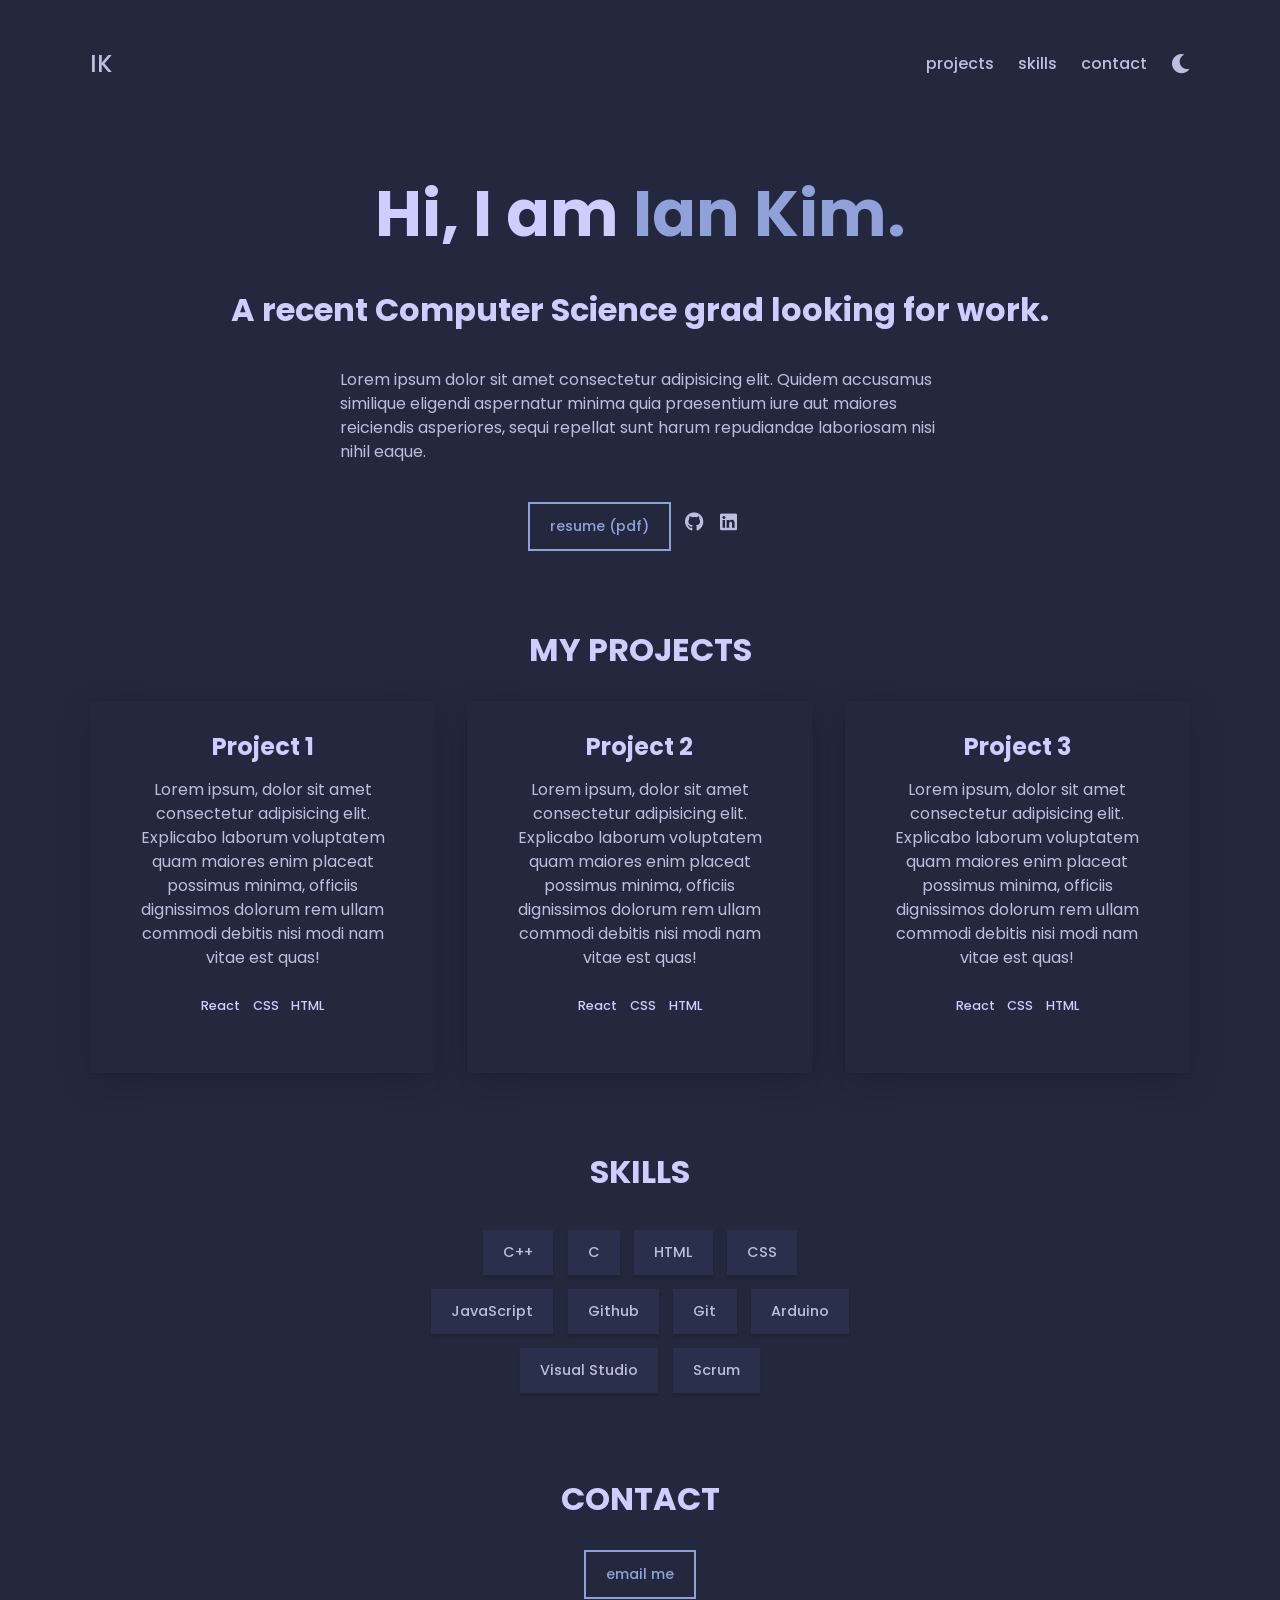
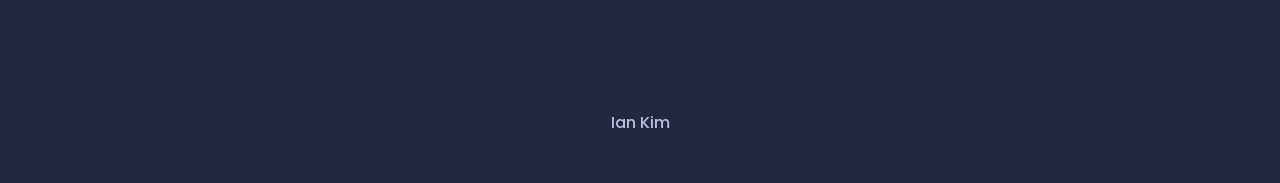
==== docs/index.html @ 4088d192 "changed resume" ====
<!DOCTYPE html>
<html lang="en">
<head>
    <meta charset="UTF-8">
    <link rel="icon" href="/images/ik.png">
    <meta name="viewport" content="width=device-width, initial-scale=1.0">
    <link rel="preconnect" href="https://fonts.googleapis.com" />
    <link rel="preconnect" href="https://fonts.gstatic.com" crossorigin />
    <link href="https://fonts.googleapis.com/css2?family=Poppins:ital,wght@0,400;0,500;0,600;1,400;1,500;1,600&display=swap" rel="stylesheet">
    <link rel="stylesheet" href="https://cdnjs.cloudflare.com/ajax/libs/font-awesome/5.15.4/css/all.min.css">
    <link rel="stylesheet" href="styles.css"/>
    <title>Ian Kim</title>
</head>
<body class="dark" id="top">
    <!-- Header and Navbar-->
    <header class="header center">
        <h3>
            <a href="https://yanathan.github.io/portfolio" class="link link--logo"> IK</a>
        </h3>
        <navbar class="nav center">
            <ul class="nav__list center">
                <li class="nav__list-item">
                    <a class="link link--nav" href="#projects">Projects</a>
                  </li>
                <li class="nav__list-item">
                    <a class="link link--nav" href="#skills">Skills</a>
                </li>
                <li class="nav__list-item">
                    <a class="link link--nav" href="#contact">Contact</a>
                </li>
            </ul>
            <button type="button" aria-label="toggle theme" class="btn btn--icon">
                <i aria-hidden="true" id="btn-theme" class="fas fa-moon"></i>
              </button>
      
              <button
                type="button"
                aria-label="toggle navigation"
                class="btn btn--icon nav__hamburger"
              >
                <i aria-hidden="true" class="fas fa-bars"></i>
              </button>
        </navbar>
    </header>
    <!-- About Me-->
    <div class="about center">
        <h1>Hi, I am <span class="about__name">Ian Kim.</span> </h1>
        <h2 class="about__role">A recent Computer Science grad looking for work.</h2>
        <p class="about__desc">Lorem ipsum dolor sit amet consectetur adipisicing elit. Quidem accusamus 
            similique eligendi aspernatur minima quia praesentium iure aut maiores reiciendis asperiores, 
            sequi repellat sunt harum repudiandae laboriosam nisi nihil eaque.
        </p>
        <div class="about__contact center">
            <a href="Ian Kim Resume.pdf" target="_blank">
                <span class="btn btn--outline">Resume (PDF)</span>
            </a>
            <a href="https://github.com/yanathan" class="link link--icon">
                <i class="fab fa-github"></i>
            </a>

            <a href="https://linkedin.com/in/iank339" class="link link--icon">
                <i class="fab fa-linkedin"></i>
            </a>
        </div>
    </div>
    <!-- Projects -->
    <section id="projects" class="section projects">
        <h2 class="section__title"> My Projects</h2>
        <div class="projects__grid">
            <div class="project">
                <h3> Project 1</h3>
                <p class="project__description">Lorem ipsum, dolor sit amet consectetur adipisicing elit. 
                    Explicabo laborum voluptatem quam maiores enim placeat possimus minima, 
                    officiis dignissimos dolorum rem ullam commodi 
                    debitis nisi modi nam vitae est quas!
                </p>
                <ul class="project__stack">
                    <li class="project__stack-item"> React</li>
                    <li class="project__stack-item"> CSS</li>
                    <li class="project__stack-item"> HTML</li>
                </ul>
            </div>

            <div class="project">
                <h3> Project 2</h3>
                <p class="project__description">Lorem ipsum, dolor sit amet consectetur adipisicing elit. 
                    Explicabo laborum voluptatem quam maiores enim placeat possimus minima, 
                    officiis dignissimos dolorum rem ullam commodi 
                    debitis nisi modi nam vitae est quas!
                </p>
                <ul class="project__stack">
                    <li class="project__stack-item"> React</li>
                    <li class="project__stack-item"> CSS</li>
                    <li class="project__stack-item"> HTML</li>
                </ul>
            </div>

            <div class="project">
                <h3> Project 3</h3>
                <p class="project__description">Lorem ipsum, dolor sit amet consectetur adipisicing elit. 
                    Explicabo laborum voluptatem quam maiores enim placeat possimus minima, 
                    officiis dignissimos dolorum rem ullam commodi 
                    debitis nisi modi nam vitae est quas!
                </p>
                <ul class="project__stack">
                    <li class="project__stack-item"> React</li>
                    <li class="project__stack-item"> CSS</li>
                    <li class="project__stack-item"> HTML</li>
                </ul>
            </div>
    </section>

    <!-- Skills -->
    <section class="section skills" id="skills">
        <h2 class="section__title"> Skills</h2>
        <ul class="skills__list">
            <li class="skills__list-item btn btn--plain">C++</li>
            <li class="skills__list-item btn btn--plain">C</li>
            <li class="skills__list-item btn btn--plain">HTML</li>
            <li class="skills__list-item btn btn--plain">CSS</li>
            <li class="skills__list-item btn btn--plain">JavaScript</li>
            <li class="skills__list-item btn btn--plain">Github</li>
            <li class="skills__list-item btn btn--plain">Git</li>
            <li class="skills__list-item btn btn--plain">Arduino</li>
            <li class="skills__list-item btn btn--plain">Visual Studio</li>
            <li class="skills__list-item btn btn--plain">Scrum</li>
        </ul>
    </section>
    <!-- Contact -->
    <section class="section contact center" id="contact">
        <h2 class="section__title"> Contact</h2>
        <a href="mailto:iank339@gmail.com">
            <span class="btn btn--outline">Email me</span>
        </a>
    </section>
    <footer class="footer">
        <a href="https://github.com/yanathan/portfolio" class="link link--logo">
            Ian Kim
        </a>
    </footer>
    <script src="./script.js"></script>
</body>
</html>
---- docs/styles.css ----
/*===============
  global styles
===============*/

* {
  padding: 0;
  margin: 0;
  border: 0;
  outline: 0;
  background-color: inherit;
  color: inherit;
  font-family: inherit;
  font-size: inherit;
  box-shadow: none;
  box-sizing: border-box;
}

html {
  scroll-behavior: smooth;
}

body {
  font-family: "Poppins", sans-serif;
  line-height: 1.5;
  color: var(--clr-fg);
  background-color: var(--clr-bg);
}

.light {
  --clr-bg: #fcfcfc;
  --clr-bg-alt: #fff;
  --clr-fg: #555;
  --clr-fg-alt: #444;
  --clr-primary: #2978b5;
  --shadow: rgba(100, 100, 111, 0.2) 0px 7px 29px 0px;
}

.dark {
  --clr-bg: #23283e;
  --clr-bg-alt: #2a2f4c;
  --clr-fg: #bdbddd;
  --clr-fg-alt: #cdcdff;
  --clr-primary: #90a0d9;
  --shadow: rgba(0, 0, 0, 0.16) 0px 10px 36px 0px,
    rgba(0, 0, 0, 0.06) 0px 0px 0px 1px;
}

::-moz-selection {
  background: var(--clr-primary);
  color: var(--clr-bg);
}

::-webkit-selection,
::selection {
  background: var(--clr-primary);
  color: var(--clr-bg);
}

h1,
h2,
h3,
h4 {
  line-height: 1.2;
  color: var(--clr-fg-alt);
}

h1 {
  font-size: 4rem;
}

h2 {
  font-size: 2rem;
}

h3 {
  font-size: 1.5rem;
}

h4 {
  font-size: 1.3rem;
}

ul {
  list-style-type: none;
}

a {
  text-decoration: none;
}

button {
  cursor: pointer;
}

@media (max-width: 900px) {
  h1 {
    font-size: 2.6rem;
  }
}

/*===================
  buttons and links
===================*/

.link {
  color: var(--clr-primary);
  padding: 0 0 0.3em 0;
  position: relative;
}

.link:hover {
  color: var(--clr-primary);
}

.link::before {
  content: "";
  display: inline;
  width: 0%;
  height: 0.2em;
  position: absolute;
  bottom: 0;
  background-color: var(--clr-primary);
  transition: width 0.2s ease-in;
}

.link:hover::before,
.link:focus::before {
  width: 100%;
}

.link--nav {
  color: var(--clr-fg);
  text-transform: lowercase;
  font-weight: 500;
}

.link--logo {
  color: var(--clr-fg);
  font-weight: 500;
}

.link--icon {
  color: var(--clr-fg);
  font-size: 1.2rem;
}

.btn {
  display: block;
  padding: 0.8em 1.4em;
  font-weight: 500;
  font-size: 0.9rem;
  text-transform: lowercase;
  transition: transform 0.2s ease-in-out;
}

.btn--outline {
  color: var(--clr-primary);
  border: 2px solid var(--clr-primary);
  position: relative;
  overflow: hidden;
  z-index: 1;
}

.btn--outline:focus,
.btn--outline:hover {
  color: var(--clr-bg);
}

.btn--outline:before {
  content: "";
  position: absolute;
  background-color: var(--clr-primary);
  right: 100%;
  bottom: 0;
  left: 0;
  top: 0;
  z-index: -1;
  transition: right 0.2s ease-in-out;
}

.btn--outline:hover::before,
.btn--outline:focus::before {
  right: 0;
}

.btn--plain {
  text-transform: initial;
  background-color: var(--clr-bg-alt);
  box-shadow: rgba(0, 0, 0, 0.15) 0px 3px 3px 0px;
  border: 0;
}

.btn--plain:hover {
  transform: translateY(-4px);
}

.btn--icon {
  padding: 0;
  font-size: 1.2rem;
}

.btn--icon:hover,
.btn--icon:focus {
  color: var(--clr-primary);
}

.btn--icon:active {
  transform: translateY(-5px);
}

/*========
  layout
========*/

.center {
  display: flex;
  align-items: center;
}

.header {
  height: 8em;
  max-width: 1100px;
  width: 95%;
  margin: 0 auto;
  justify-content: space-between;
}

main {
  max-width: 1100px;
  width: 95%;
  margin: 0 auto;
}

.section {
  margin-top: 5em;
}

.section__title {
  text-align: center;
  margin-bottom: 1em;
  text-transform: uppercase;
}

.nav__list {
  margin-right: 1.5em;
  display: flex;
}

.nav__list-item {
  margin-left: 1.5em;
}

.nav__hamburger {
  display: none;
  width: 1em;
}

.about {
  flex-direction: column;
  margin-top: 3em;
}

.about__name {
  color: var(--clr-primary);
}

.about__role {
  margin-top: 1.2em;
}

.about__desc {
  font-size: 1rem;
  max-width: 600px;
}

.about__desc,
.about__contact {
  margin-top: 2.4em;
}

.about .link--icon {
  margin-right: 0.8em;
}

.about .btn--outline {
  margin-right: 1em;
}

.projects__grid {
  max-width: 1100px;
  margin: 0 auto;
  display: grid;
  grid-template-columns: repeat(auto-fit, minmax(18em, 1fr));
  grid-gap: 2em;
}

.project {
  padding: 2em;
  margin: 0 auto;
  text-align: center;
  box-shadow: var(--shadow);
  transition: transform 0.2s linear;
}

.project:hover {
  transform: translateY(-7px);
}

.project__description {
  margin-top: 1em;
}

.project__stack {
  display: flex;
  flex-wrap: wrap;
  justify-content: center;
  margin: 1.2em 0;
}

.project__stack-item {
  margin: 0.5em;
  font-weight: 500;
  font-size: 0.8rem;
  color: var(--clr-fg-alt);
}

.project .link--icon {
  margin-left: 0.5em;
}

.skills__list {
  max-width: 450px;
  width: 95%;
  margin: 0 auto;
  display: flex;
  flex-wrap: wrap;
  justify-content: center;
}

.skills__list-item {
  margin: 0.5em;
}

.contact {
  flex-direction: column;
}

.footer {
  padding: 3em 0;
  margin-top: 4em;
  text-align: center;
}

.footer__link {
  font-size: 0.9rem;
  font-weight: 700;
  color: var(--clr-fg);
}

.scroll-top {
  display: none;
  position: fixed;
  bottom: 1em;
  right: 2em;
  background-color: transparent;
  font-size: 1.8rem;
  transition: transform 0.2s ease-in-out;
}

@media (max-width: 600px) {
  .header {
    height: 6em;
  }

  .section {
    margin-top: 4em;
  }

  .nav__list {
    flex-direction: column;
    padding: 4em 0;
    position: absolute;
    right: 0;
    left: 0;
    top: 5em;
    background-color: var(--clr-bg);
    width: 0;
    overflow: hidden;
    transition: width 0.2s ease-in-out;
  }

  .display-nav-list {
    width: 100%;
  }

  .nav__list-item {
    margin: 0.5em 0;
  }

  .nav__hamburger {
    display: flex;
    margin-left: 0.8em;
  }

  .about {
    align-items: flex-start;
    margin-top: 2em;
  }

  .footer {
    padding: 2em;
    margin-top: 3em;
  }

  .scroll-container {
    display: none;
  }
}
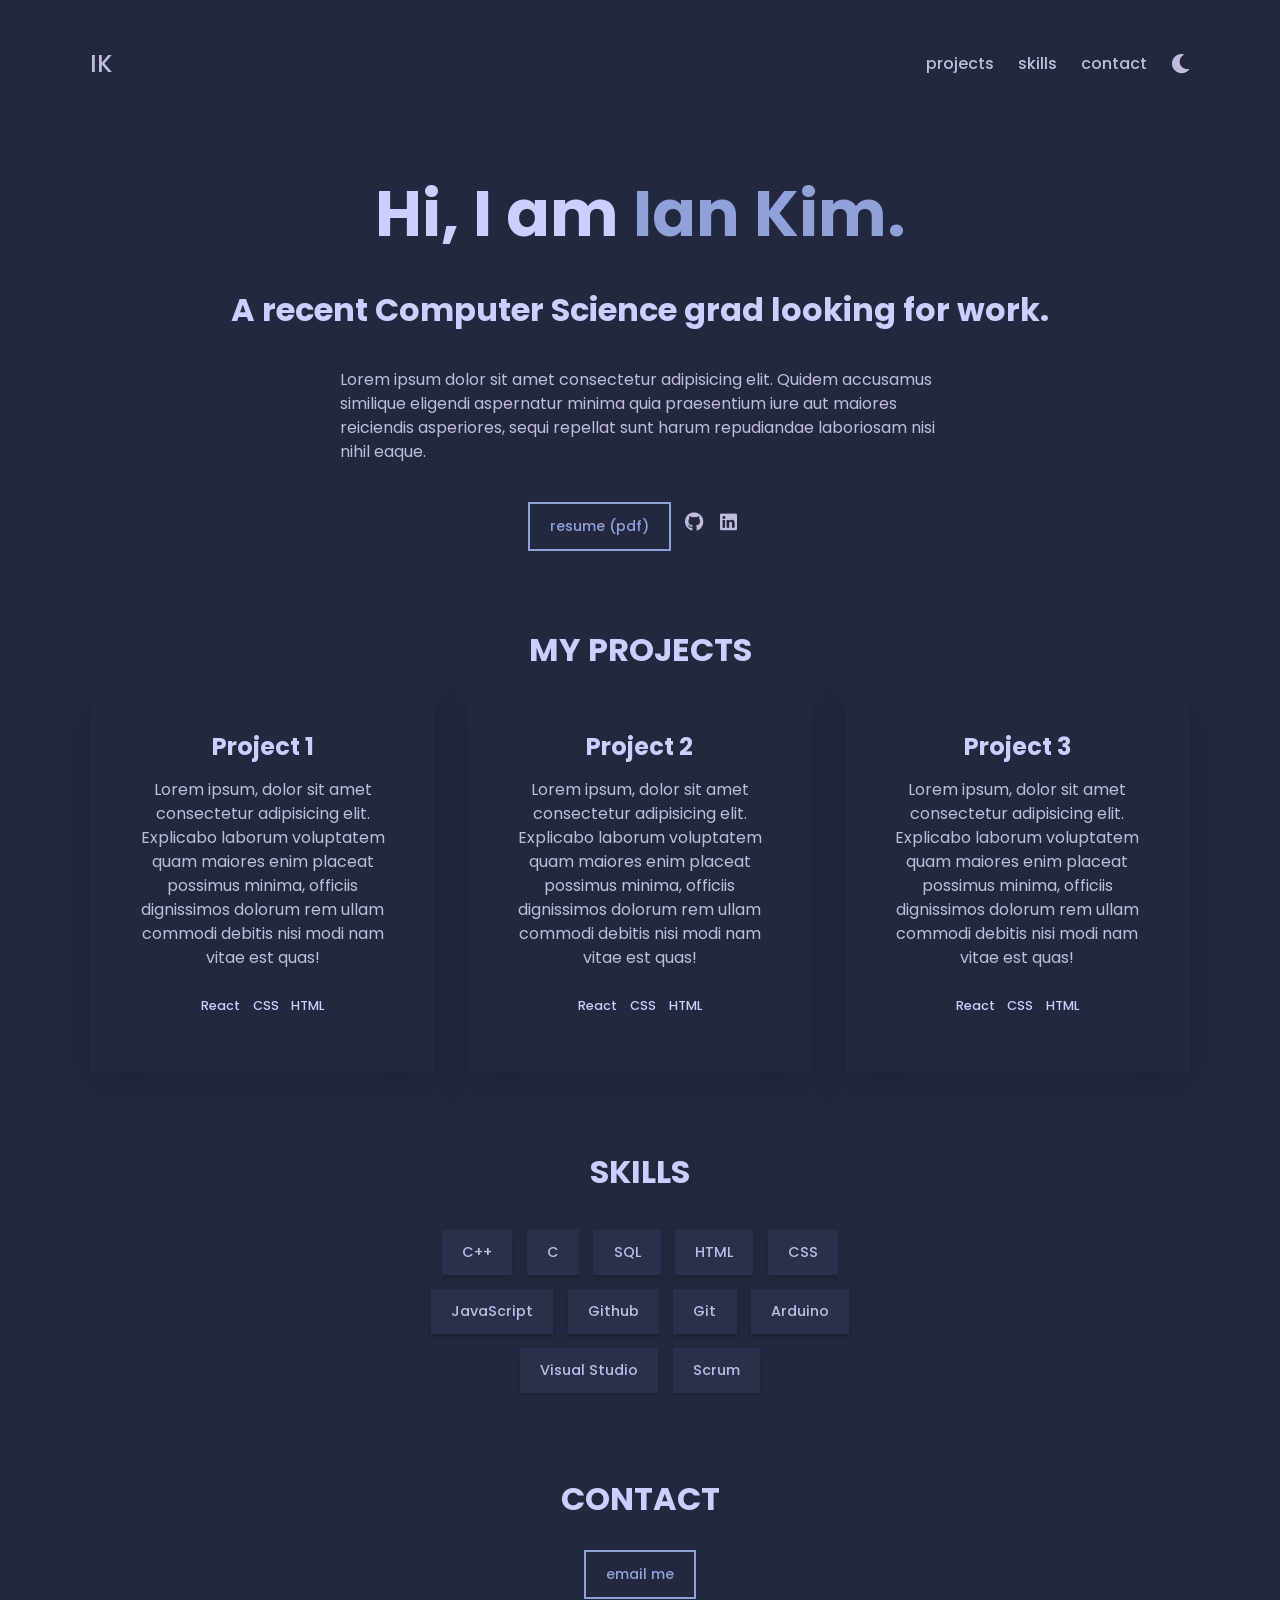
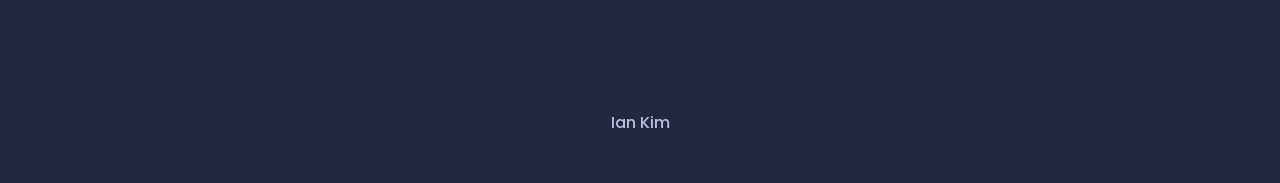
==== commit e9f346ab: "update" ====
--- a/docs/index.html
+++ b/docs/index.html
@@ -11,7 +11,7 @@
     <link rel="stylesheet" href="styles.css"/>
     <title>Ian Kim</title>
 </head>
-<body class="dark" id="top">
+<body class="light" id="top">
     <!-- Header and Navbar-->
     <header class="header center">
         <h3>
@@ -44,7 +44,7 @@
     </header>
     <!-- About Me-->
     <div class="about center">
-        <h1>Hi, I am <span class="about__name">Ian Kim.</span> </h1>
+        <div id="typewriter-container"><p><h1 id="typewriter">Hi, I am <span class="about__name">Ian Kim.</span> </h1></p></div>
         <h2 class="about__role">A recent Computer Science grad looking for work.</h2>
         <p class="about__desc">Lorem ipsum dolor sit amet consectetur adipisicing elit. Quidem accusamus 
             similique eligendi aspernatur minima quia praesentium iure aut maiores reiciendis asperiores, 
@@ -116,6 +116,7 @@
         <ul class="skills__list">
             <li class="skills__list-item btn btn--plain">C++</li>
             <li class="skills__list-item btn btn--plain">C</li>
+            <li class="skills__list-item btn btn--plain">SQL</li>
             <li class="skills__list-item btn btn--plain">HTML</li>
             <li class="skills__list-item btn btn--plain">CSS</li>
             <li class="skills__list-item btn btn--plain">JavaScript</li>
@@ -138,6 +139,6 @@
             Ian Kim
         </a>
     </footer>
-    <script src="./script.js"></script>
+    <script src="script.js"></script>
 </body>
 </html>
--- a/docs/styles.css
+++ b/docs/styles.css
@@ -56,6 +56,31 @@
   color: var(--clr-bg);
 }
 
+#typewriter-container {
+  display: flex;
+  justify-content: center; 
+  align-items: center; /* Center vertically */
+
+}
+
+#typewriter {
+  display: inline-block;
+  width: 100%;
+  white-space: nowrap;
+  overflow: hidden;
+  animation: 
+      typing 2s, 
+      cursor .4s step-end infinite alternate;
+}
+
+@keyframes cursor {
+  50% { border-color: transparent }
+}
+
+@keyframes typing {
+  from { width: 0 }
+}
+
 h1,
 h2,
 h3,
@@ -415,4 +440,6 @@
   .scroll-container {
     display: none;
   }
+
+
 }
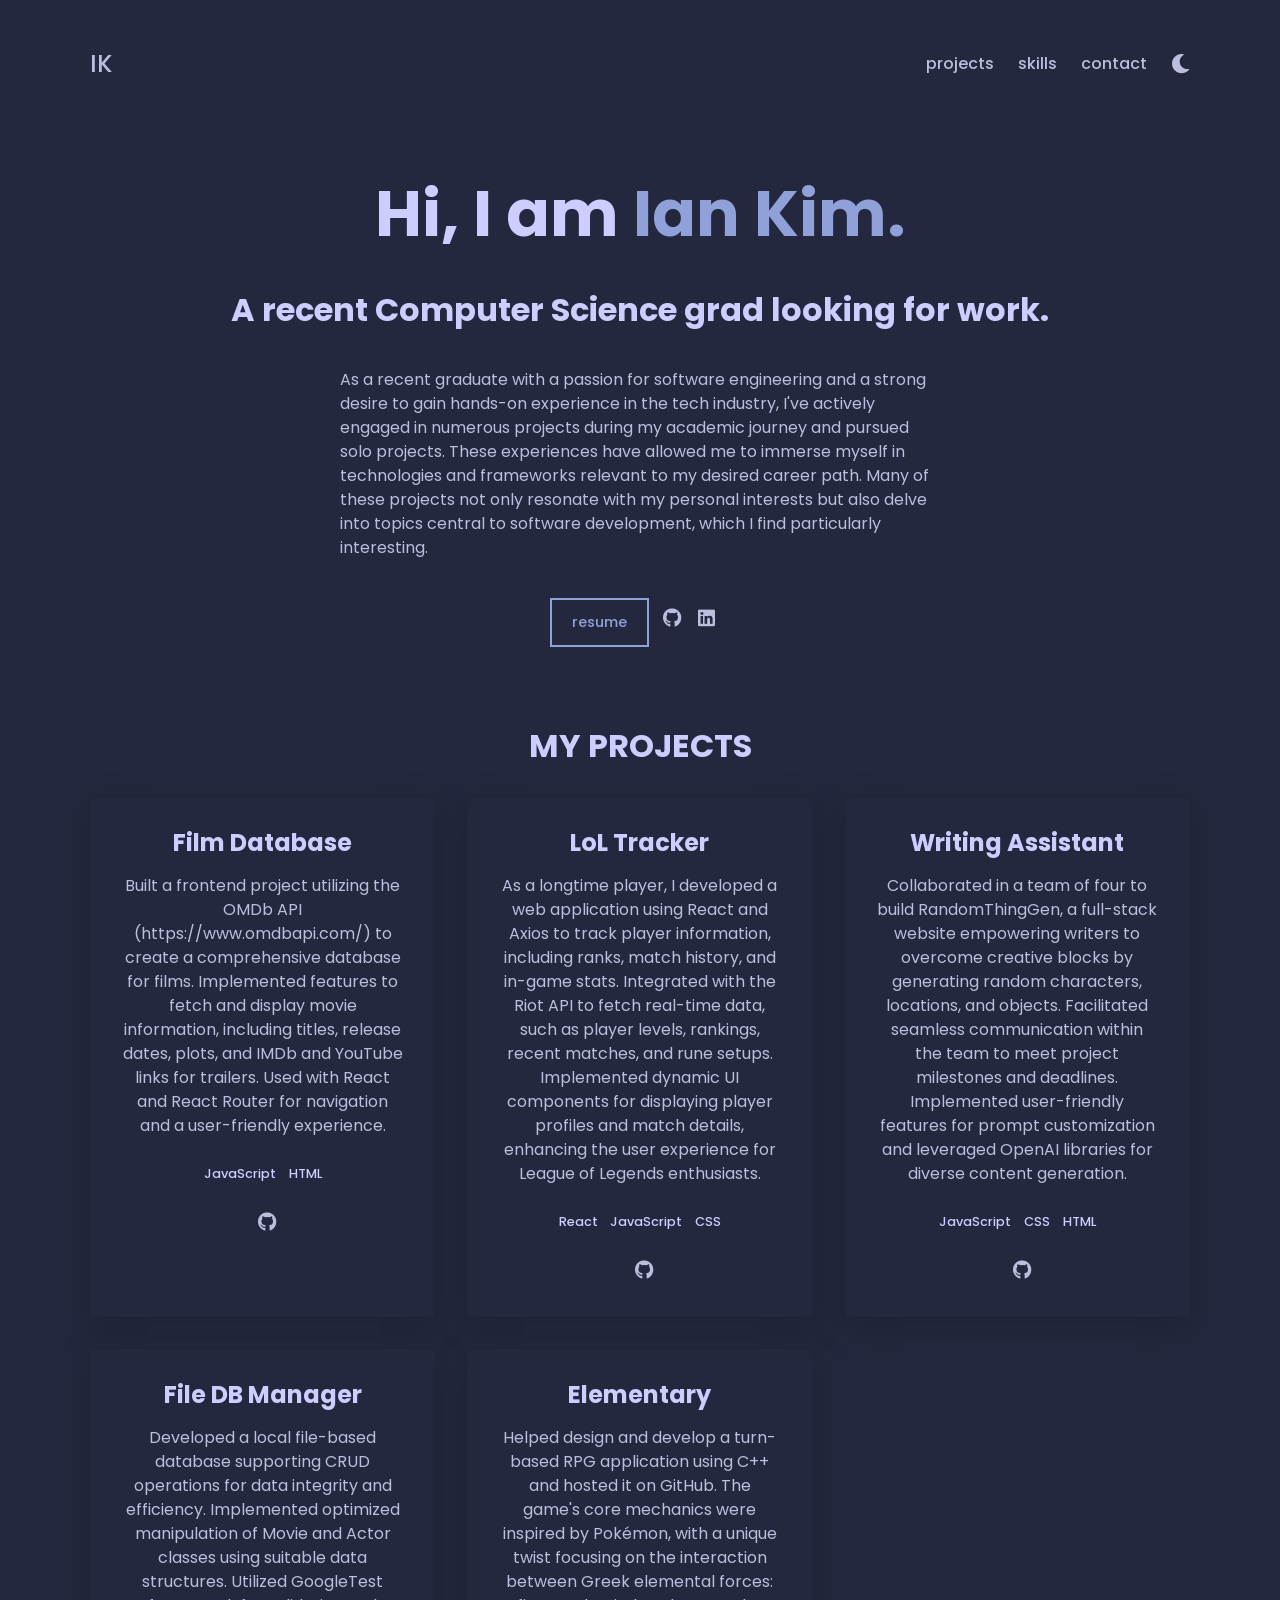
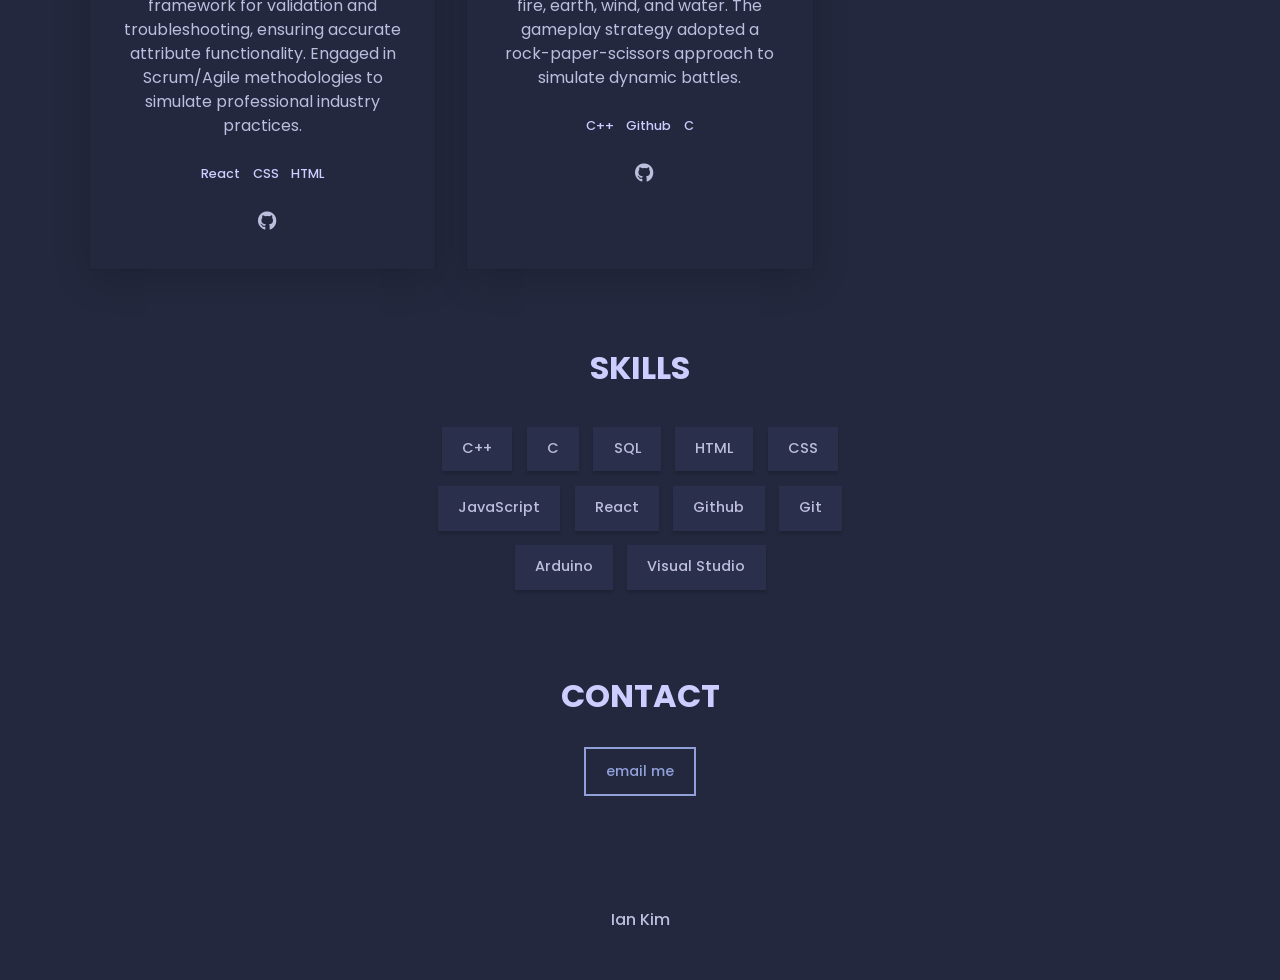
==== commit db930af1: "updated portfolio wiht projects" ====
--- a/docs/index.html
+++ b/docs/index.html
@@ -46,15 +46,15 @@
     <div class="about center">
         <div id="typewriter-container"><p><h1 id="typewriter">Hi, I am <span class="about__name">Ian Kim.</span> </h1></p></div>
         <h2 class="about__role">A recent Computer Science grad looking for work.</h2>
-        <p class="about__desc">Lorem ipsum dolor sit amet consectetur adipisicing elit. Quidem accusamus 
-            similique eligendi aspernatur minima quia praesentium iure aut maiores reiciendis asperiores, 
-            sequi repellat sunt harum repudiandae laboriosam nisi nihil eaque.
+        <p class="about__desc">As a recent graduate with a passion for software engineering and a 
+            strong desire to gain hands-on experience in the tech industry, I've actively engaged in numerous projects during my academic journey and pursued solo projects. These experiences have allowed me to immerse myself in technologies and frameworks relevant to my desired career path. Many of these projects not only 
+            resonate with my personal interests but also delve into topics central to software development, which I find particularly interesting.
         </p>
         <div class="about__contact center">
             <a href="Ian Kim Resume.pdf" target="_blank">
-                <span class="btn btn--outline">Resume (PDF)</span>
+                <span class="btn btn--outline">Resume </span>
             </a>
-            <a href="https://github.com/yanathan" class="link link--icon">
+            <a href="https://github.com/yanathan/Movie-Portal" class="link link--icon">
                 <i class="fab fa-github"></i>
             </a>
 
@@ -68,47 +68,76 @@
         <h2 class="section__title"> My Projects</h2>
         <div class="projects__grid">
             <div class="project">
-                <h3> Project 1</h3>
-                <p class="project__description">Lorem ipsum, dolor sit amet consectetur adipisicing elit. 
-                    Explicabo laborum voluptatem quam maiores enim placeat possimus minima, 
-                    officiis dignissimos dolorum rem ullam commodi 
-                    debitis nisi modi nam vitae est quas!
+                <h3> Film Database</h3>
+                <p class="project__description">Built a frontend project utilizing the OMDb API (https://www.omdbapi.com/) to create a comprehensive database for films. Implemented features to fetch and display movie information, including titles, release dates, plots, and IMDb and YouTube links for trailers. Used with React and React Router for navigation and a user-friendly experience.
+                </p>
+                <ul class="project__stack">
+                    <li class="project__stack-item"> JavaScript</li>
+                    <li class="project__stack-item"> HTML</li>
+             
+                </ul>
+                <a href="https://github.com/yanathan/cs180-21-l/" aria-label="source code" class="link link--icon" > <i aria-hidden="true" class="fab fa-github"></i> </a>
+                
+            </div>
+
+            <div class="project">
+                <h3> LoL Tracker</h3>
+                <p class="project__description">
+                    As a longtime player, I developed a web application using React and Axios to track player information, including ranks, match history, and in-game stats. 
+                    Integrated with the Riot API to fetch real-time data, such as player levels, rankings, recent matches, and rune setups. 
+                    Implemented dynamic UI components for displaying player profiles and match details, enhancing the user experience for League of Legends enthusiasts.
+
+                </p>
+                <ul class="project__stack">
+                    <li class="project__stack-item"> React</li>
+                    <li class="project__stack-item"> JavaScript</li>
+                    <li class="project__stack-item"> CSS</li>
+                </ul>
+                <a href="https://github.com/yanathan/lol-tracker" aria-label="source code" class="link link--icon" > <i aria-hidden="true" class="fab fa-github"></i> </a>
+            </div>
+
+            <div class="project">
+                <h3> Writing Assistant</h3>
+                <p class="project__description">Collaborated in a team of four to build RandomThingGen, a full-stack website empowering writers to overcome creative blocks by generating random characters, locations, and objects. Facilitated seamless communication within the team to meet project milestones and deadlines. Implemented user-friendly features for prompt customization and leveraged OpenAI libraries for diverse content generation.
+                </p>
+                <ul class="project__stack">
+                    <li class="project__stack-item"> JavaScript</li>
+                    <li class="project__stack-item"> CSS</li>
+                    <li class="project__stack-item"> HTML</li>
+                </ul>
+                <a href="https://github.com/yanathan/cs179-project-randomthinggen" aria-label="source code" class="link link--icon" > <i aria-hidden="true" class="fab fa-github"></i> </a>
+                
+            </div>
+            <div class="project">
+                <h3> File DB Manager</h3>
+                <p class="project__description">Developed a local file-based database supporting CRUD operations for data integrity and efficiency. 
+                    Implemented optimized manipulation of Movie and Actor classes using suitable data structures. 
+                    Utilized GoogleTest framework for validation and troubleshooting, ensuring accurate attribute functionality.
+                     Engaged in Scrum/Agile methodologies to simulate professional industry practices.
+
+
                 </p>
                 <ul class="project__stack">
                     <li class="project__stack-item"> React</li>
                     <li class="project__stack-item"> CSS</li>
                     <li class="project__stack-item"> HTML</li>
                 </ul>
+                <a href="https://github.com" aria-label="source code" class="link link--icon" > <i aria-hidden="true" class="fab fa-github"></i> </a>
             </div>
-
             <div class="project">
-                <h3> Project 2</h3>
-                <p class="project__description">Lorem ipsum, dolor sit amet consectetur adipisicing elit. 
-                    Explicabo laborum voluptatem quam maiores enim placeat possimus minima, 
-                    officiis dignissimos dolorum rem ullam commodi 
-                    debitis nisi modi nam vitae est quas!
+                <h3> Elementary</h3>
+                <p class="project__description">Helped design and develop a turn-based RPG application using C++ and hosted it on GitHub. The game's core mechanics were inspired by Pokémon, with a unique twist focusing on the interaction between Greek elemental forces: fire, earth, wind, and water. The gameplay strategy adopted a rock-paper-scissors approach to simulate dynamic battles.
                 </p>
                 <ul class="project__stack">
-                    <li class="project__stack-item"> React</li>
-                    <li class="project__stack-item"> CSS</li>
-                    <li class="project__stack-item"> HTML</li>
+                    <li class="project__stack-item"> C++</li>
+                    <li class="project__stack-item"> Github</li>
+                    <li class="project__stack-item"> C</li>
                 </ul>
-            </div>
-
-            <div class="project">
-                <h3> Project 3</h3>
-                <p class="project__description">Lorem ipsum, dolor sit amet consectetur adipisicing elit. 
-                    Explicabo laborum voluptatem quam maiores enim placeat possimus minima, 
-                    officiis dignissimos dolorum rem ullam commodi 
-                    debitis nisi modi nam vitae est quas!
-                </p>
-                <ul class="project__stack">
-                    <li class="project__stack-item"> React</li>
-                    <li class="project__stack-item"> CSS</li>
-                    <li class="project__stack-item"> HTML</li>
-                </ul>
+                <a href="https://github.com/yanathan/final-project-final-project-ian-richard-sanat-ian" aria-label="source code" class="link link--icon" > <i aria-hidden="true" class="fab fa-github"></i> </a>
+                
             </div>
     </section>
+    
 
     <!-- Skills -->
     <section class="section skills" id="skills">
@@ -120,11 +149,13 @@
             <li class="skills__list-item btn btn--plain">HTML</li>
             <li class="skills__list-item btn btn--plain">CSS</li>
             <li class="skills__list-item btn btn--plain">JavaScript</li>
+            <li class="skills__list-item btn btn--plain">React</li>
             <li class="skills__list-item btn btn--plain">Github</li>
             <li class="skills__list-item btn btn--plain">Git</li>
             <li class="skills__list-item btn btn--plain">Arduino</li>
             <li class="skills__list-item btn btn--plain">Visual Studio</li>
-            <li class="skills__list-item btn btn--plain">Scrum</li>
+           
+            
         </ul>
     </section>
     <!-- Contact -->
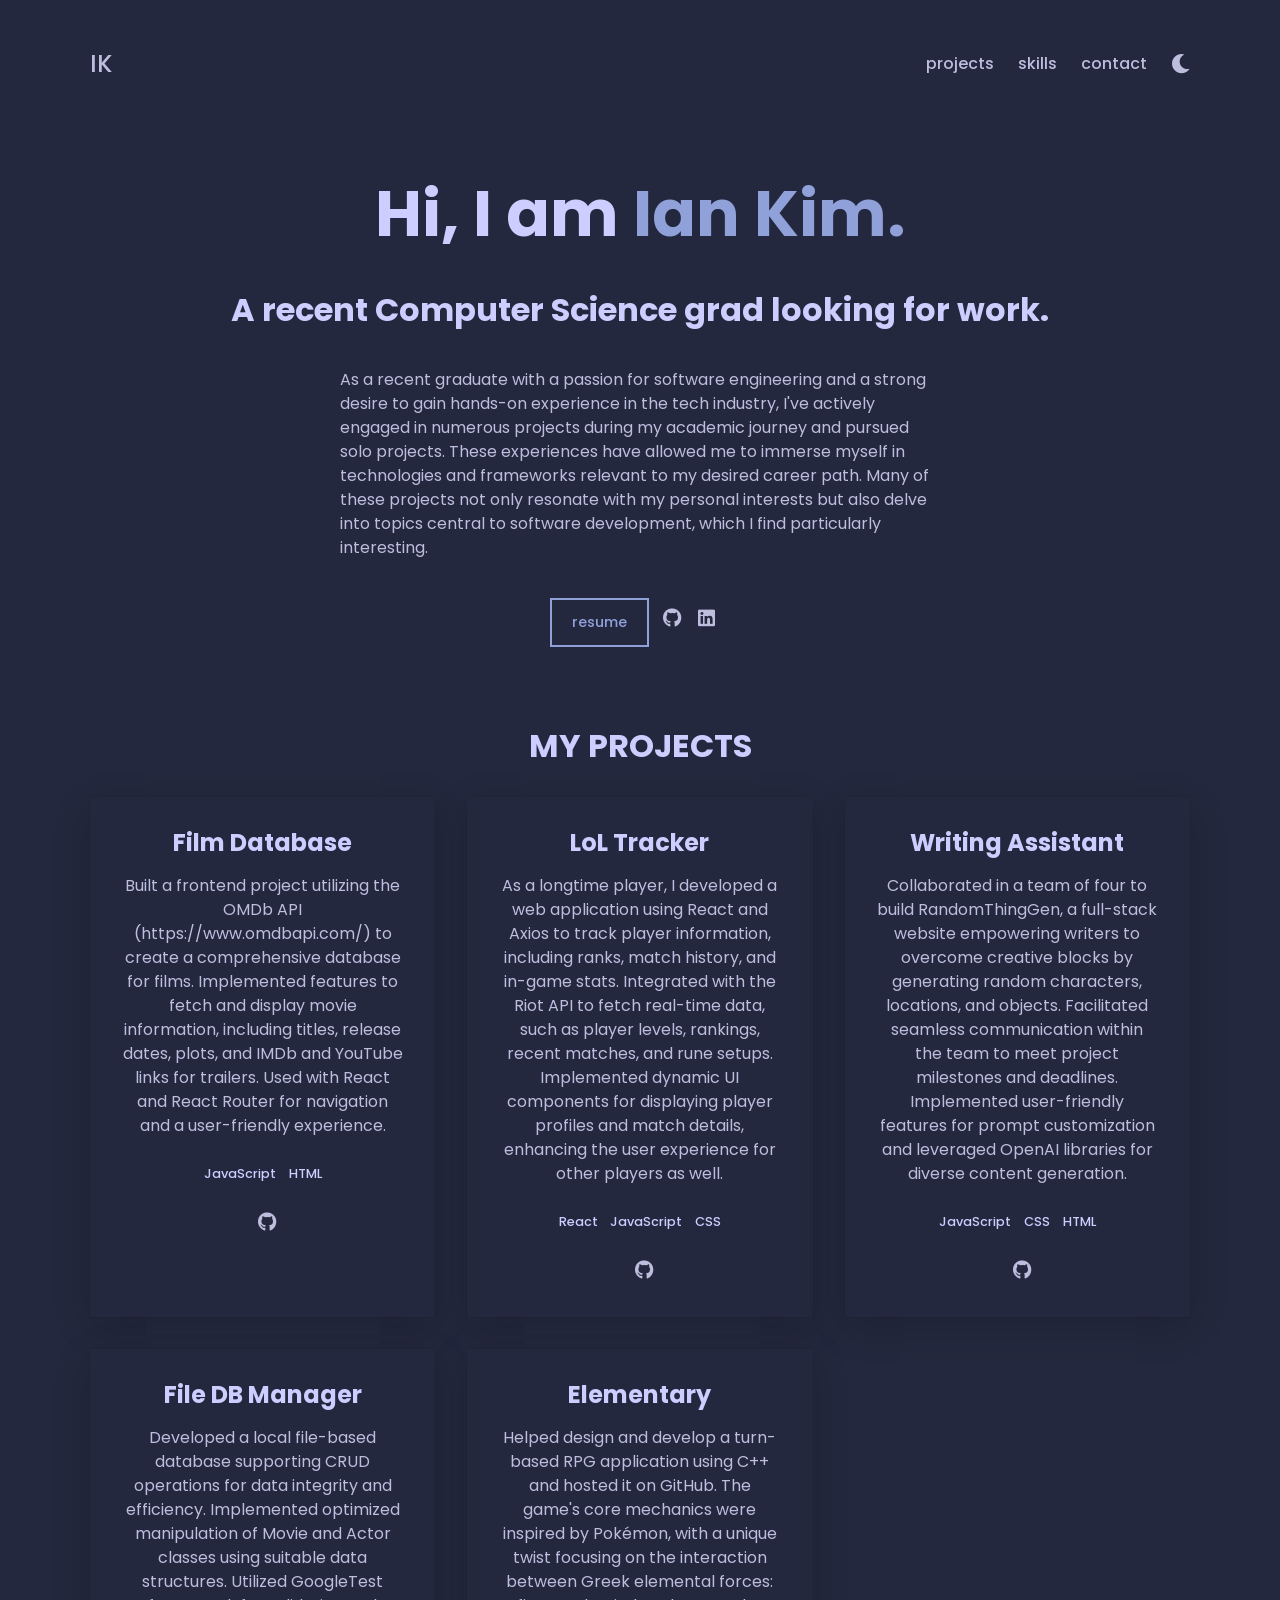
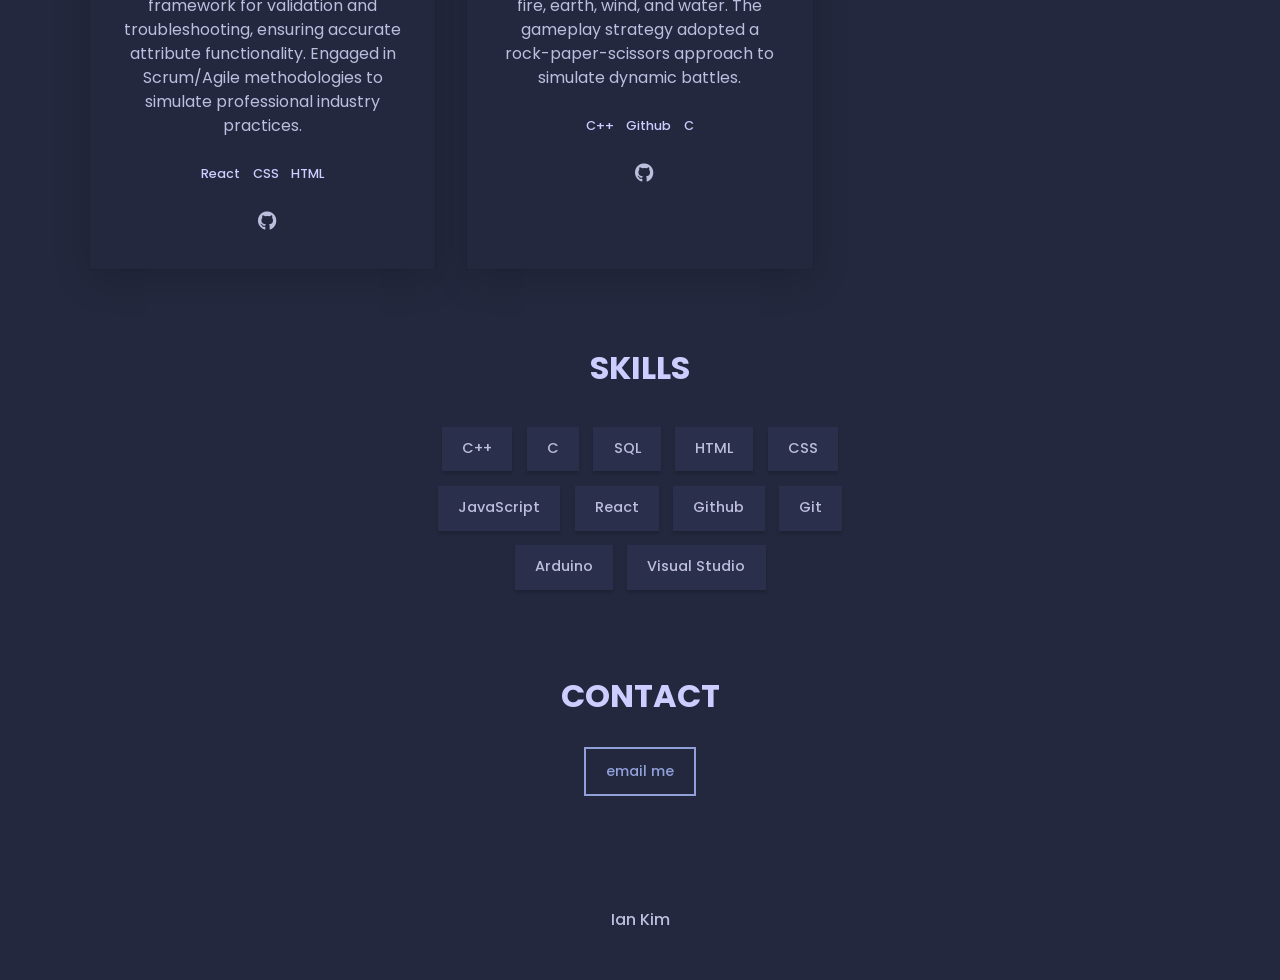
==== commit 92bdd6a5: "fix" ====
--- a/docs/index.html
+++ b/docs/index.html
@@ -54,11 +54,11 @@
             <a href="Ian Kim Resume.pdf" target="_blank">
                 <span class="btn btn--outline">Resume </span>
             </a>
-            <a href="https://github.com/yanathan/Movie-Portal" class="link link--icon">
+            <a href="https://github.com/yanathan" class="link link--icon" target="_blank">
                 <i class="fab fa-github"></i>
             </a>
 
-            <a href="https://linkedin.com/in/iank339" class="link link--icon">
+            <a href="https://linkedin.com/in/iank339" class="link link--icon" target="_blank">
                 <i class="fab fa-linkedin"></i>
             </a>
         </div>
@@ -76,7 +76,7 @@
                     <li class="project__stack-item"> HTML</li>
              
                 </ul>
-                <a href="https://github.com/yanathan/cs180-21-l/" aria-label="source code" class="link link--icon" > <i aria-hidden="true" class="fab fa-github"></i> </a>
+                <a href="https://github.com/yanathan/cs180-21-l/" aria-label="source code" class="link link--icon" target="_blank"> <i aria-hidden="true" class="fab fa-github"></i> </a>
                 
             </div>
 
@@ -85,7 +85,7 @@
                 <p class="project__description">
                     As a longtime player, I developed a web application using React and Axios to track player information, including ranks, match history, and in-game stats. 
                     Integrated with the Riot API to fetch real-time data, such as player levels, rankings, recent matches, and rune setups. 
-                    Implemented dynamic UI components for displaying player profiles and match details, enhancing the user experience for League of Legends enthusiasts.
+                    Implemented dynamic UI components for displaying player profiles and match details, enhancing the user experience for other players as well.
 
                 </p>
                 <ul class="project__stack">
@@ -93,7 +93,7 @@
                     <li class="project__stack-item"> JavaScript</li>
                     <li class="project__stack-item"> CSS</li>
                 </ul>
-                <a href="https://github.com/yanathan/lol-tracker" aria-label="source code" class="link link--icon" > <i aria-hidden="true" class="fab fa-github"></i> </a>
+                <a href="https://github.com/yanathan/lol-tracker" aria-label="source code" class="link link--icon" target="_blank"> <i aria-hidden="true" class="fab fa-github" ></i> </a>
             </div>
 
             <div class="project">
@@ -105,7 +105,7 @@
                     <li class="project__stack-item"> CSS</li>
                     <li class="project__stack-item"> HTML</li>
                 </ul>
-                <a href="https://github.com/yanathan/cs179-project-randomthinggen" aria-label="source code" class="link link--icon" > <i aria-hidden="true" class="fab fa-github"></i> </a>
+                <a href="https://github.com/yanathan/cs179-project-randomthinggen" aria-label="source code" class="link link--icon" target="_blank"> <i aria-hidden="true" class="fab fa-github"></i> </a>
                 
             </div>
             <div class="project">
@@ -122,7 +122,7 @@
                     <li class="project__stack-item"> CSS</li>
                     <li class="project__stack-item"> HTML</li>
                 </ul>
-                <a href="https://github.com" aria-label="source code" class="link link--icon" > <i aria-hidden="true" class="fab fa-github"></i> </a>
+                <a href="https://github.com/yanathan/cs180-21-l" aria-label="source code" class="link link--icon" target="_blank"> <i aria-hidden="true" class="fab fa-github"></i> </a>
             </div>
             <div class="project">
                 <h3> Elementary</h3>
@@ -133,7 +133,7 @@
                     <li class="project__stack-item"> Github</li>
                     <li class="project__stack-item"> C</li>
                 </ul>
-                <a href="https://github.com/yanathan/final-project-final-project-ian-richard-sanat-ian" aria-label="source code" class="link link--icon" > <i aria-hidden="true" class="fab fa-github"></i> </a>
+                <a href="https://github.com/yanathan/final-project-final-project-ian-richard-sanat-ian" aria-label="source code" class="link link--icon" target="_blank"> <i aria-hidden="true" class="fab fa-github"></i> </a>
                 
             </div>
     </section>
@@ -161,12 +161,12 @@
     <!-- Contact -->
     <section class="section contact center" id="contact">
         <h2 class="section__title"> Contact</h2>
-        <a href="mailto:iank339@gmail.com">
+        <a href="mailto:iank339@gmail.com" target="_blank">
             <span class="btn btn--outline">Email me</span>
         </a>
     </section>
     <footer class="footer">
-        <a href="https://github.com/yanathan/portfolio" class="link link--logo">
+        <a href="https://github.com/yanathan/portfolio" class="link link--logo" target="_blank">
             Ian Kim
         </a>
     </footer>
